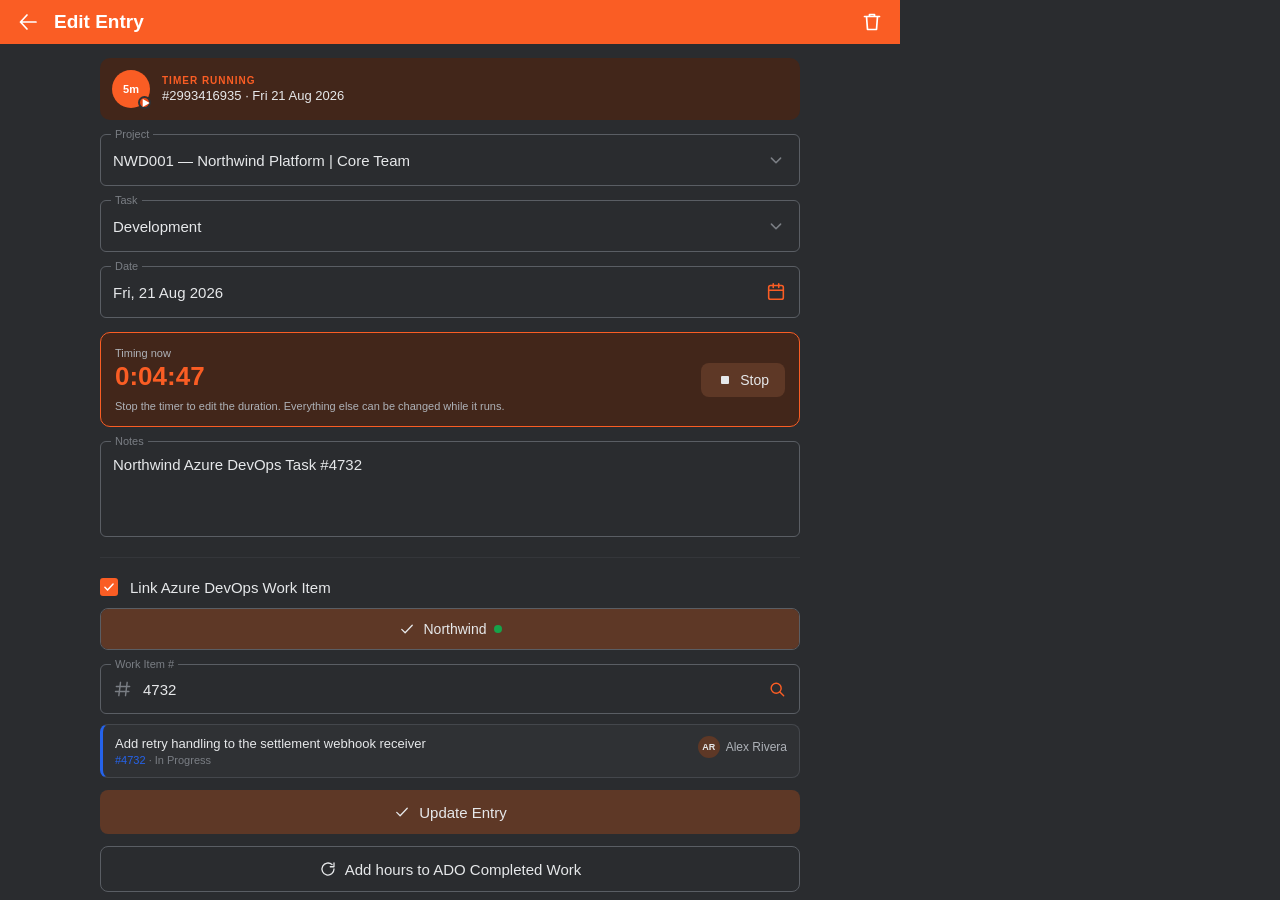
==== docs/mockups/edit-time.html @ be632f33 "Replace the README screenshots with rendered mockups The only two images in the README predated the " ====
<!doctype html>
<meta charset="utf-8">
<title>Grain — Edit Entry</title>
<link rel="stylesheet" href="grain.css">
<script src="icons.js"></script>
<body class="grain-dark">
<!-- Edit Time opens as its own route, so there is no navigation rail here. -->
<div class="shell">
  <div class="pane">
    <header class="appbar">
      <svg class="i i-24"><use href="#ic-back"/></svg>
      <div><h1 style="font-size:19px">Edit Entry</h1></div>
      <span class="spacer"></span>
      <svg class="i i-24"><use href="#ic-trash"/></svg>
    </header>

    <div class="body"><div class="scroll"><div class="wrap" style="max-width:700px">

      <div class="ctxbanner">
        <span class="pill running" style="width:38px;height:38px;flex:0 0 38px;font-size:11px">5m<span class="badge" style="width:13px;height:13px"><svg class="i i-14" style="stroke-width:0"><use href="#ic-play-solid"/></svg></span></span>
        <div>
          <div class="lab">TIMER RUNNING</div>
          <div class="id">#2993416935 · Fri 21 Aug 2026</div>
        </div>
      </div>

      <div class="field"><span class="lab">Project</span><span class="val">NWD001 — Northwind Platform | Core Team</span><svg class="i i-22" style="color:var(--text3)"><use href="#ic-caret"/></svg></div>
      <div class="field"><span class="lab">Task</span><span class="val">Development</span><svg class="i i-22" style="color:var(--text3)"><use href="#ic-caret"/></svg></div>
      <div class="field"><span class="lab">Date</span><span class="val">Fri, 21 Aug 2026</span><svg class="i i-22" style="color:var(--brand)"><use href="#ic-calendar"/></svg></div>

      <div class="runpanel">
        <div class="t">
          <div class="lab">Timing now</div>
          <div class="big">0:04:47</div>
          <div class="hint">Stop the timer to edit the duration. Everything else can be changed while it runs.</div>
        </div>
        <span class="stop"><svg class="i i-16"><use href="#ic-stop-solid"/></svg>Stop</span>
      </div>

      <div class="field tall"><span class="lab">Notes</span><span class="val">Northwind Azure DevOps Task #4732</span></div>

      <div class="divider"></div>

      <div style="display:flex;align-items:center;gap:12px">
        <span class="checkbox"><svg class="i i-14" style="stroke-width:2.6"><use href="#ic-check"/></svg></span>
        <span style="font-size:15px;font-weight:500">Link Azure DevOps Work Item</span>
      </div>

      <div class="seg"><div class="on"><svg class="i i-18"><use href="#ic-check"/></svg>Northwind <span class="dot"></span></div></div>

      <div class="field">
        <span class="lab">Work Item #</span>
        <svg class="i i-20" style="color:var(--text3)"><use href="#ic-hash"/></svg>
        <span class="val">4732</span>
        <svg class="i i-20" style="color:var(--brand)"><use href="#ic-search"/></svg>
      </div>

      <div class="preview">
        <div class="t">
          <div class="title">Add retry handling to the settlement webhook receiver</div>
          <div class="meta"><b>#4732</b> · In Progress</div>
        </div>
        <span class="who"><span class="avatar">AR</span>Alex Rivera</span>
      </div>

      <div class="btn filled"><svg class="i i-18"><use href="#ic-check"/></svg>Update Entry</div>
      <div class="btn outline"><svg class="i i-18"><use href="#ic-refresh"/></svg>Add hours to ADO Completed Work</div>

      <div style="height:16px"></div>
    </div></div></div>
  </div>
</div>
---- docs/mockups/grain.css ----
/* Palette values are copied verbatim from lib/theme/theme_palettes.dart.
   Grain is hand-tuned there; the derived palettes are the output of _derive. */

:root,
.grain-light {
  --bg: #F6F3EE;      --surface: #FFFFFF;  --surface2: #FBF8F3; --surface3: #F1ECE3;
  --border: #E8E1D4;  --borderStrong: #D5CCBB; --divider: #EFEAE0;
  --text: #1A1814;    --text2: #56504A;    --text3: #8A837A;    --text4: #B4AEA4;
  --brandTint: #FEE6DA; --brandTint2: #FDD3BD;
  --brand: #FA5D24;   --brand600: #E54714; --onBrand: #FFFFFF;
}

.grain-dark {
  --bg: #2A2C2F;      --surface: #2F3134;  --surface2: #36383C; --surface3: #3E4145;
  --border: #44474C;  --borderStrong: #5A5E64; --divider: #34363A;
  --text: #E6E8EA;    --text2: #AEB2B8;    --text3: #7A7E84;    --text4: #55585D;
  --brandTint: #42261A; --brandTint2: #5E3826;
  --brand: #FA5D24;   --brand600: #E54714; --onBrand: #FFFFFF;
}

/* Tokens stable across palettes — lib/theme/harvest_tokens.dart */
:root {
  --stateActive: #2563EB; --stateDone: #16A34A;
  --stateRemoved: #8A837A; --stateNew: #C026D3;
  --error: #DC2626; --warn: #D97706; --success: #16A34A;
}

* { box-sizing: border-box; margin: 0; padding: 0; }

body {
  font-family: Roboto, "Helvetica Neue", Arial, sans-serif;
  -webkit-font-smoothing: antialiased;
  background: var(--bg);
  color: var(--text);
}

.shell { display: flex; width: 900px; height: 100vh; overflow: hidden; }

/* ── Navigation rail ─────────────────────────────────────────────── */
.rail {
  width: 72px; flex: 0 0 72px; background: var(--bg);
  border-right: 1px solid var(--divider);
  display: flex; flex-direction: column; align-items: center;
  padding-top: 10px; gap: 4px;
}
.rail-item { display: flex; flex-direction: column; align-items: center; gap: 3px; padding: 6px 0 10px; width: 72px; }
.rail-icon { width: 44px; height: 30px; border-radius: 15px; display: grid; place-items: center; color: var(--text2); }
.rail-item.on .rail-icon { background: var(--brandTint); color: var(--brand); }
.rail-label { font-size: 11px; color: var(--text2); }
.rail-item.on .rail-label { color: var(--text); font-weight: 500; }

/* ── App bar ─────────────────────────────────────────────────────── */
.pane { flex: 1; display: flex; flex-direction: column; min-width: 0; }
.appbar {
  background: var(--brand); color: var(--onBrand);
  display: flex; align-items: center; gap: 14px;
  padding: 10px 16px; flex: 0 0 auto;
}
.appbar .logo { width: 44px; height: 44px; border-radius: 10px; overflow: hidden; flex: 0 0 auto; }
.appbar .logo img { width: 100%; height: 100%; display: block; }
.appbar h1 { font-size: 20px; font-weight: 700; line-height: 1.15; }
.appbar .sub { font-size: 13px; opacity: .85; }
.appbar .spacer { flex: 1; }

.body { flex: 1; overflow: hidden; position: relative; }
.scroll { padding: 0 16px; }
.wrap { max-width: 760px; margin: 0 auto; }

/* ── Date nav ────────────────────────────────────────────────────── */
.datenav {
  display: flex; align-items: center; justify-content: space-between;
  padding: 12px 4px; border-bottom: 1px solid var(--divider);
}
.datenav .label { text-align: center; }
.datenav .today { color: var(--brand); font-size: 15px; font-weight: 500; }
.datenav .date { font-size: 13px; color: var(--text2); margin-top: 2px; }
.datenav .one { font-size: 15px; font-weight: 500; }
.iconbtn { color: var(--text2); display: grid; place-items: center; width: 36px; height: 36px; }

/* ── Week strip ──────────────────────────────────────────────────── */
.weekcard {
  background: var(--surface); border: 1px solid var(--border); border-radius: 12px;
  margin-top: 12px; padding: 12px 10px; display: flex; align-items: center; gap: 10px;
}
.days { display: flex; flex: 1; gap: 4px; }
.day { flex: 1; text-align: center; padding: 8px 2px 10px; border-radius: 10px; border: 1.5px solid transparent; }
.day.sel { border-color: var(--brand); }
.day .dow { font-size: 11px; letter-spacing: .6px; color: var(--text3); font-weight: 500; }
.day .num { font-size: 21px; font-weight: 500; margin: 2px 0 4px; }
.day .hrs { font-size: 11px; color: var(--text2); }
.day.sel .dow, .day.sel .num, .day.sel .hrs { color: var(--brand); }
.day.off .dow, .day.off .num, .day.off .hrs { color: var(--text4); }
.daybar { height: 3px; border-radius: 2px; background: var(--surface3); margin-top: 7px; overflow: hidden; }
.daybar i { display: block; height: 100%; background: var(--brand); border-radius: 2px; }

.ring { width: 132px; flex: 0 0 132px; text-align: center; border-left: 1px solid var(--divider); padding-left: 10px; }
.ring .arc { position: relative; width: 78px; height: 78px; margin: 0 auto; }
.ring .arc svg { transform: rotate(-90deg); }
.ring .arc .mid { position: absolute; inset: 0; display: grid; place-content: center; }
.ring .tot { font-size: 15px; font-weight: 700; }
.ring .of { font-size: 11px; color: var(--text3); }
.ring .cap { font-size: 10px; letter-spacing: 1px; color: var(--text3); font-weight: 500; margin-top: 6px; }
.ring.over { width: 160px; flex: 0 0 160px; }
.ring.over .top { display: flex; align-items: center; gap: 8px; }
.ring.over .arc { margin: 0; width: 68px; height: 68px; flex: 0 0 68px; }
.ring.over .beside { text-align: left; }
.ring.over .beside .tot { font-size: 15px; }
.ring .help { font-size: 12px; color: var(--text2); margin-top: 2px; }
.ring.over .tot, .ring.over .help { color: var(--warn); }

/* ── Entry card ──────────────────────────────────────────────────── */
.card {
  background: var(--surface); border: 1px solid var(--border); border-radius: 12px;
  margin-top: 10px; padding: 12px; display: flex; gap: 12px;
}
.pill {
  width: 44px; height: 44px; flex: 0 0 44px; border-radius: 22px;
  background: var(--brandTint); color: var(--brand);
  display: grid; place-content: center; text-align: center;
  font-size: 12px; font-weight: 600; line-height: 1.15;
  font-feature-settings: "tnum"; position: relative;
}
.pill.running { background: var(--brand); color: var(--onBrand); }
.pill .badge {
  position: absolute; right: -1px; bottom: -1px; width: 15px; height: 15px;
  border-radius: 8px; background: var(--brand600); border: 2px solid var(--surface);
  display: grid; place-content: center; color: #fff;
}
.entry { flex: 1; min-width: 0; }
.entry .head { display: flex; align-items: center; gap: 8px; }
.code {
  font-family: "Courier New", monospace;
  font-size: 10px; font-weight: 700; letter-spacing: .4px;
  padding: 2px 6px; border-radius: 4px;
  background: var(--cat-tint); color: var(--cat-color);
}
.cat-green { --cat-color: #16A34A; --cat-tint: #DCFCE7; }
.cat-cyan  { --cat-color: #0891B2; --cat-tint: #CFFAFE; }
.cat-violet{ --cat-color: #7C5CFF; --cat-tint: #EEE9FF; }
.entry .task { font-size: 14px; font-weight: 500; }
.entry .notes { font-size: 13px; color: var(--text2); margin-top: 5px; }
.actions { display: flex; flex-direction: column; align-items: center; justify-content: space-between; }
.actions .iconbtn { width: 28px; height: 28px; }

/* ── ADO work item chip ──────────────────────────────────────────── */
.wichip {
  margin-top: 9px; background: var(--surface2); border: 1px solid var(--border);
  border-radius: 8px; border-left: 3px solid var(--stateActive);
  padding: 9px 10px; display: flex; align-items: flex-start; gap: 10px;
}
.wichip .t { flex: 1; min-width: 0; }
.wichip .title { font-size: 13px; font-weight: 500; }
.wichip .meta { font-size: 11px; color: var(--text3); margin-top: 3px; }
.wichip .meta b { color: var(--stateActive); font-weight: 500; }
.wichip .meta .st { color: var(--stateActive); }
.wichip.new { border-left-color: var(--stateNew); }
.wichip.new .meta b, .wichip.new .meta .st { color: var(--stateNew); }
.avatar {
  width: 22px; height: 22px; border-radius: 11px; background: var(--brandTint2);
  color: var(--text); font-size: 9px; font-weight: 700;
  display: grid; place-content: center; flex: 0 0 22px;
}

/* ── Daily progress bar ──────────────────────────────────────────── */
.dailybar {
  position: absolute; left: 0; right: 0; bottom: 0;
  background: var(--surface); border-top: 1px solid var(--border);
  padding: 10px 16px 12px;
}
.dailybar .row { display: flex; justify-content: space-between; align-items: baseline; max-width: 760px; margin: 0 auto; }
.dailybar .tot { font-size: 15px; font-weight: 700; color: var(--brand); }
.dailybar .exp { font-size: 13px; color: var(--text2); }
.dailybar .rem { font-size: 13px; color: var(--text2); }
.dailybar.over .rem { color: var(--warn); }
.track { position: relative; height: 6px; border-radius: 3px; background: var(--surface3); margin: 8px auto 0; max-width: 760px; }
.track i { display: block; height: 100%; border-radius: 3px; background: var(--brand); }
.track .tick { position: absolute; top: -3px; width: 2px; height: 12px; border-radius: 1px; background: var(--text3); }

/* ── Generic bits ────────────────────────────────────────────────── */
.section { font-size: 15px; font-weight: 700; margin: 22px 0 10px; }
.section.first { margin-top: 16px; }
.hint { font-size: 12px; color: var(--text3); margin-top: 8px; }
.divider { height: 1px; background: var(--divider); margin: 20px 0; }
.rowhead { display: flex; align-items: center; justify-content: space-between; }
.addbtn { font-size: 13px; font-weight: 500; color: var(--brand); display: flex; align-items: center; gap: 5px; }

/* Outlined form field, Material style with a notched label */
.field {
  position: relative; border: 1px solid var(--borderStrong); border-radius: 6px;
  padding: 14px 12px; margin-top: 14px; display: flex; align-items: center; gap: 10px;
  background: transparent;
}
.field > .lab {
  position: absolute; top: -7px; left: 10px; padding: 0 4px; background: var(--bg);
  font-size: 11px; color: var(--text3);
}
.field .val { flex: 1; font-size: 15px; }
.field .val.ph { color: var(--text4); }
.field.tall { align-items: flex-start; min-height: 96px; }
.field .caret { display: inline-block; width: 1px; height: 17px; background: var(--brand); vertical-align: -3px; margin-left: 1px; }

.btn {
  border-radius: 8px; padding: 13px; text-align: center; font-size: 15px; font-weight: 500;
  display: flex; align-items: center; justify-content: center; gap: 8px; margin-top: 12px;
}
.btn.filled { background: var(--brandTint2); color: var(--text); }
.btn.outline { border: 1px solid var(--borderStrong); color: var(--text); }
.btn.ghost { color: var(--text3); border: 1px solid var(--border); }

.seg { display: flex; border: 1px solid var(--borderStrong); border-radius: 8px; overflow: hidden; margin-top: 12px; }
.seg > div { flex: 1; padding: 11px; text-align: center; font-size: 14px; display: flex; align-items: center; justify-content: center; gap: 7px; }
.seg > div + div { border-left: 1px solid var(--borderStrong); }
.seg > div.on { background: var(--brandTint2); font-weight: 500; }

.toggle { width: 42px; height: 24px; border-radius: 12px; background: var(--brandTint2); position: relative; flex: 0 0 42px; }
.toggle i { position: absolute; top: 3px; right: 3px; width: 18px; height: 18px; border-radius: 9px; background: var(--brand); display: block; }
.toggle.off { background: var(--surface3); }
.toggle.off i { left: 3px; right: auto; background: var(--text4); }

.checkbox { width: 18px; height: 18px; border-radius: 3px; background: var(--brand); color: var(--onBrand); display: grid; place-content: center; flex: 0 0 18px; }

.dot { width: 8px; height: 8px; border-radius: 4px; background: var(--success); display: inline-block; }

svg { display: block; }

/* Sprite glyphs default to a 1.7px stroke, sized by the .i-N helpers. */
.i { width: 20px; height: 20px; fill: none; stroke: currentColor; stroke-width: 1.7; stroke-linecap: round; stroke-linejoin: round; flex: 0 0 auto; }
.i-14 { width: 14px; height: 14px; } .i-16 { width: 16px; height: 16px; }
.i-18 { width: 18px; height: 18px; } .i-22 { width: 22px; height: 22px; }
.i-24 { width: 24px; height: 24px; } .i-26 { width: 26px; height: 26px; }

/* ── Insights ────────────────────────────────────────────────────── */
.tiles { display: grid; grid-template-columns: repeat(4, 1fr); gap: 10px; margin-top: 16px; }
.tile { background: var(--surface); border: 1px solid var(--border); border-radius: 12px; padding: 12px; }
.tile .lab { font-size: 11px; color: var(--text3); font-weight: 500; }
.tile .val { font-size: 24px; font-weight: 700; margin: 4px 0 3px; }
.tile.em .val { color: var(--brand); }
.tile.warn .val { color: var(--warn); }
.tile .det { font-size: 11px; color: var(--text3); }
.subhead { font-size: 13px; font-weight: 600; color: var(--text2); margin: 20px 0 8px; }
.subhead.row { display: flex; justify-content: space-between; align-items: baseline; }
.subhead .note { font-size: 11px; font-weight: 400; color: var(--text3); }
.brow { margin-bottom: 12px; }
.brow .top { display: flex; align-items: center; gap: 8px; }
.brow .swatch { width: 8px; height: 8px; border-radius: 4px; background: var(--cat-color); flex: 0 0 8px; }
.brow .name { flex: 1; font-size: 13px; }
.brow .amt { font-size: 13px; color: var(--text2); }
.brow .bar { height: 6px; border-radius: 3px; background: var(--surface3); margin-top: 6px; overflow: hidden; }
.brow .bar i { display: block; height: 100%; background: var(--cat-color); border-radius: 3px; }
.timeline { position: relative; height: 18px; border-radius: 4px; background: var(--surface3); }
.timeline i { position: absolute; top: 0; bottom: 0; background: var(--brand); border-radius: 3px; }
.tlabels { display: flex; justify-content: space-between; margin-top: 4px; font-size: 10px; color: var(--text3); }
.gap {
  display: flex; align-items: center; gap: 10px; margin-bottom: 6px;
  background: var(--surface); border: 1px solid var(--border); border-radius: 8px; padding: 10px 12px;
}
.gap .d { width: 8px; height: 8px; border-radius: 4px; background: var(--warn); opacity: .7; }
.gap .m { font-size: 12px; font-weight: 600; }
.gap .t { margin-left: auto; font-size: 11px; color: var(--text3); }

/* ── Log Time / Edit Time ────────────────────────────────────────── */
.eyebrow { font-size: 11px; color: var(--text3); font-weight: 500; margin-top: 14px; }
.chiprow { display: flex; gap: 8px; margin-top: 8px; flex-wrap: wrap; }
.tchip {
  display: flex; align-items: center; gap: 7px; padding: 8px 14px;
  border-radius: 18px; border: 1px solid var(--brand); color: var(--brand);
  font-size: 13px; font-weight: 500;
}
.banner {
  display: flex; align-items: center; gap: 9px; margin-top: 12px;
  background: var(--surface2); border: 1px solid var(--border);
  border-radius: 8px; padding: 10px 12px; font-size: 13px;
}
.banner .msg { flex: 1; color: var(--text2); }
.banner .msg b { color: var(--text); font-weight: 500; }
.banner .undo { color: var(--brand); font-weight: 500; }
.pair { display: flex; gap: 12px; }
.pair > * { flex: 1; }
.ctxbanner {
  display: flex; align-items: center; gap: 12px; margin-top: 14px;
  background: var(--brandTint); border-radius: 10px; padding: 12px;
}
.ctxbanner .lab { font-size: 10px; letter-spacing: 1px; font-weight: 700; color: var(--brand); }
.ctxbanner .id { font-size: 13px; font-weight: 500; margin-top: 2px; }
.runpanel {
  margin-top: 14px; border: 1px solid var(--brand); border-radius: 10px;
  background: var(--brandTint); padding: 14px; display: flex; align-items: center; gap: 12px;
}
.runpanel .t { flex: 1; }
.runpanel .lab { font-size: 11px; color: var(--text2); }
.runpanel .big { font-size: 26px; font-weight: 700; color: var(--brand); font-feature-settings: "tnum"; margin: 2px 0 4px; }
.runpanel .hint { font-size: 11px; color: var(--text2); }
.runpanel .stop {
  display: flex; align-items: center; gap: 7px; background: var(--brandTint2);
  border-radius: 8px; padding: 9px 16px; font-size: 14px; font-weight: 500;
}
.preview {
  margin-top: 10px; background: var(--surface); border: 1px solid var(--border);
  border-radius: 8px; border-left: 3px solid var(--stateActive);
  padding: 11px 12px; display: flex; align-items: flex-start; gap: 10px;
}
.preview .t { flex: 1; }
.preview .title { font-size: 13px; font-weight: 500; }
.preview .meta { font-size: 11px; margin-top: 3px; color: var(--text3); }
.preview .meta b { color: var(--stateActive); font-weight: 500; }
.preview .who { display: flex; align-items: center; gap: 6px; font-size: 12px; color: var(--text2); }
.snackbar {
  position: absolute; left: 0; right: 0; bottom: 0;
  background: var(--success); color: #fff; font-size: 13px;
  padding: 14px 16px; display: flex; align-items: center; gap: 16px;
}
.snackbar .act { margin-left: auto; font-weight: 700; letter-spacing: .4px; }

/* ── Work item picker ────────────────────────────────────────────── */
.scrim { position: absolute; inset: 0; background: rgba(0,0,0,.55); }
.dialog {
  position: absolute; left: 50%; top: 50%; transform: translate(-50%,-50%);
  width: 620px; background: var(--surface2); border-radius: 16px; padding: 20px;
  box-shadow: 0 18px 50px rgba(0,0,0,.45);
}
.dialog h2 { font-size: 20px; font-weight: 500; display: flex; align-items: center; }
.dialog h2 .sp { flex: 1; }
.search {
  display: flex; align-items: center; gap: 10px; margin-top: 16px;
  border: 1px solid var(--borderStrong); border-radius: 24px; padding: 11px 16px;
  color: var(--text4); font-size: 14px;
}
.states { display: flex; flex-wrap: wrap; gap: 8px; margin-top: 14px; }
.state {
  font-size: 12px; padding: 5px 11px; border-radius: 14px;
  border: 1px solid var(--border); background: var(--surface); color: var(--text2);
  display: flex; align-items: center; gap: 6px;
}
.state.on { background: var(--brandTint); border-color: var(--brand); color: var(--brand); font-weight: 500; }
.state .n { color: var(--text4); font-size: 11px; }
.state.on .n { color: var(--brand); opacity: .8; }
.count { font-size: 11px; color: var(--text3); margin-top: 12px; }
.viewtoggle { display: flex; border: 1px solid var(--borderStrong); border-radius: 8px; overflow: hidden; margin-left: auto; }
.viewtoggle > div { padding: 6px 14px; font-size: 13px; display: flex; align-items: center; gap: 6px; }
.viewtoggle > div + div { border-left: 1px solid var(--borderStrong); }
.viewtoggle > div.on { background: var(--brandTint2); font-weight: 500; }
.wi { padding: 9px 0; }
.wi .title { font-size: 13px; font-weight: 500; }
.wi .meta { font-size: 11px; color: var(--text3); margin-top: 2px; }
.wi.child { padding-left: 26px; position: relative; }
.wi.child::before { content: "↳"; position: absolute; left: 6px; top: 9px; color: var(--text4); font-size: 13px; }
.dialog .foot { text-align: right; margin-top: 14px; font-size: 14px; font-weight: 500; color: var(--brand); }

/* ── Settings ────────────────────────────────────────────────────── */
.palettes { display: grid; grid-template-columns: repeat(3, 1fr); gap: 10px; margin-top: 10px; }
.pcard { border: 1px solid var(--border); border-radius: 10px; padding: 10px; }
.pcard.on { border: 2px solid var(--brand); padding: 9px; }
.pcard .prev { display: flex; gap: 5px; align-items: center; height: 26px; border-radius: 5px; padding: 5px; }
.pcard .prev .a { width: 18px; height: 16px; border-radius: 4px; }
.pcard .prev .b { flex: 1; height: 10px; border-radius: 3px; }
.pcard .prev .c { width: 6px; height: 16px; border-radius: 3px; }
.pcard .nm { font-size: 13px; font-weight: 500; margin-top: 8px; display: flex; align-items: center; gap: 5px; }
.pcard .ds { font-size: 11px; color: var(--text3); margin-top: 2px; line-height: 1.35; }
.srow { display: flex; align-items: center; gap: 12px; padding: 10px 0; }
.srow .t { flex: 1; min-width: 0; display: flex; flex-direction: column; gap: 2px; }
.srow .n { font-size: 14px; font-weight: 500; }
.srow .s { font-size: 12px; color: var(--text3); margin-top: 2px; }
.rulecard {
  background: var(--surface); border: 1px solid var(--border); border-left: 3px solid var(--brand);
  border-radius: 8px; padding: 11px 12px; margin-top: 8px; display: flex; align-items: center; gap: 10px;
}
.rulecard .t { flex: 1; min-width: 0; display: flex; flex-direction: column; }
.rulecard .n { font-size: 13px; font-weight: 600; }
.rulecard .c { font-size: 11px; color: var(--text3); margin-top: 3px; }
.rulecard .m { font-size: 11px; color: var(--text2); margin-top: 2px; }
.tmpl { display: flex; align-items: center; gap: 10px; }
.tmpl .ic { width: 26px; height: 26px; border-radius: 6px; display: grid; place-content: center; }
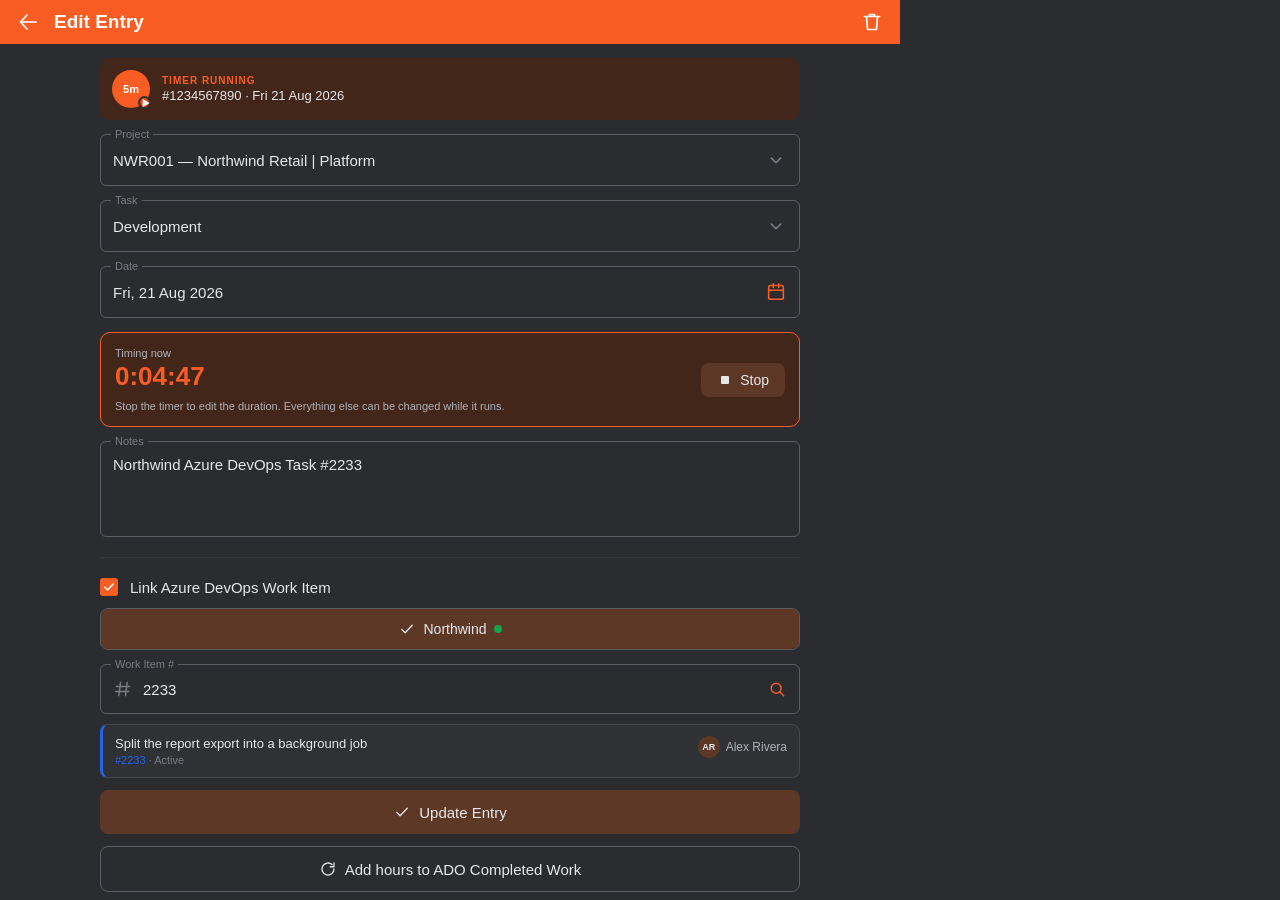
==== commit b2e470fc: "Replace the mockup data that was still traceable to a real account The first pass paraphrased too li" ====
--- a/docs/mockups/edit-time.html
+++ b/docs/mockups/edit-time.html
@@ -20,11 +20,11 @@
         <span class="pill running" style="width:38px;height:38px;flex:0 0 38px;font-size:11px">5m<span class="badge" style="width:13px;height:13px"><svg class="i i-14" style="stroke-width:0"><use href="#ic-play-solid"/></svg></span></span>
         <div>
           <div class="lab">TIMER RUNNING</div>
-          <div class="id">#2993416935 · Fri 21 Aug 2026</div>
+          <div class="id">#1234567890 · Fri 21 Aug 2026</div>
         </div>
       </div>
 
-      <div class="field"><span class="lab">Project</span><span class="val">NWD001 — Northwind Platform | Core Team</span><svg class="i i-22" style="color:var(--text3)"><use href="#ic-caret"/></svg></div>
+      <div class="field"><span class="lab">Project</span><span class="val">NWR001 — Northwind Retail | Platform</span><svg class="i i-22" style="color:var(--text3)"><use href="#ic-caret"/></svg></div>
       <div class="field"><span class="lab">Task</span><span class="val">Development</span><svg class="i i-22" style="color:var(--text3)"><use href="#ic-caret"/></svg></div>
       <div class="field"><span class="lab">Date</span><span class="val">Fri, 21 Aug 2026</span><svg class="i i-22" style="color:var(--brand)"><use href="#ic-calendar"/></svg></div>
 
@@ -37,7 +37,7 @@
         <span class="stop"><svg class="i i-16"><use href="#ic-stop-solid"/></svg>Stop</span>
       </div>
 
-      <div class="field tall"><span class="lab">Notes</span><span class="val">Northwind Azure DevOps Task #4732</span></div>
+      <div class="field tall"><span class="lab">Notes</span><span class="val">Northwind Azure DevOps Task #2233</span></div>
 
       <div class="divider"></div>
 
@@ -51,14 +51,14 @@
       <div class="field">
         <span class="lab">Work Item #</span>
         <svg class="i i-20" style="color:var(--text3)"><use href="#ic-hash"/></svg>
-        <span class="val">4732</span>
+        <span class="val">2233</span>
         <svg class="i i-20" style="color:var(--brand)"><use href="#ic-search"/></svg>
       </div>
 
       <div class="preview">
         <div class="t">
-          <div class="title">Add retry handling to the settlement webhook receiver</div>
-          <div class="meta"><b>#4732</b> · In Progress</div>
+          <div class="title">Split the report export into a background job</div>
+          <div class="meta"><b>#2233</b> · Active</div>
         </div>
         <span class="who"><span class="avatar">AR</span>Alex Rivera</span>
       </div>
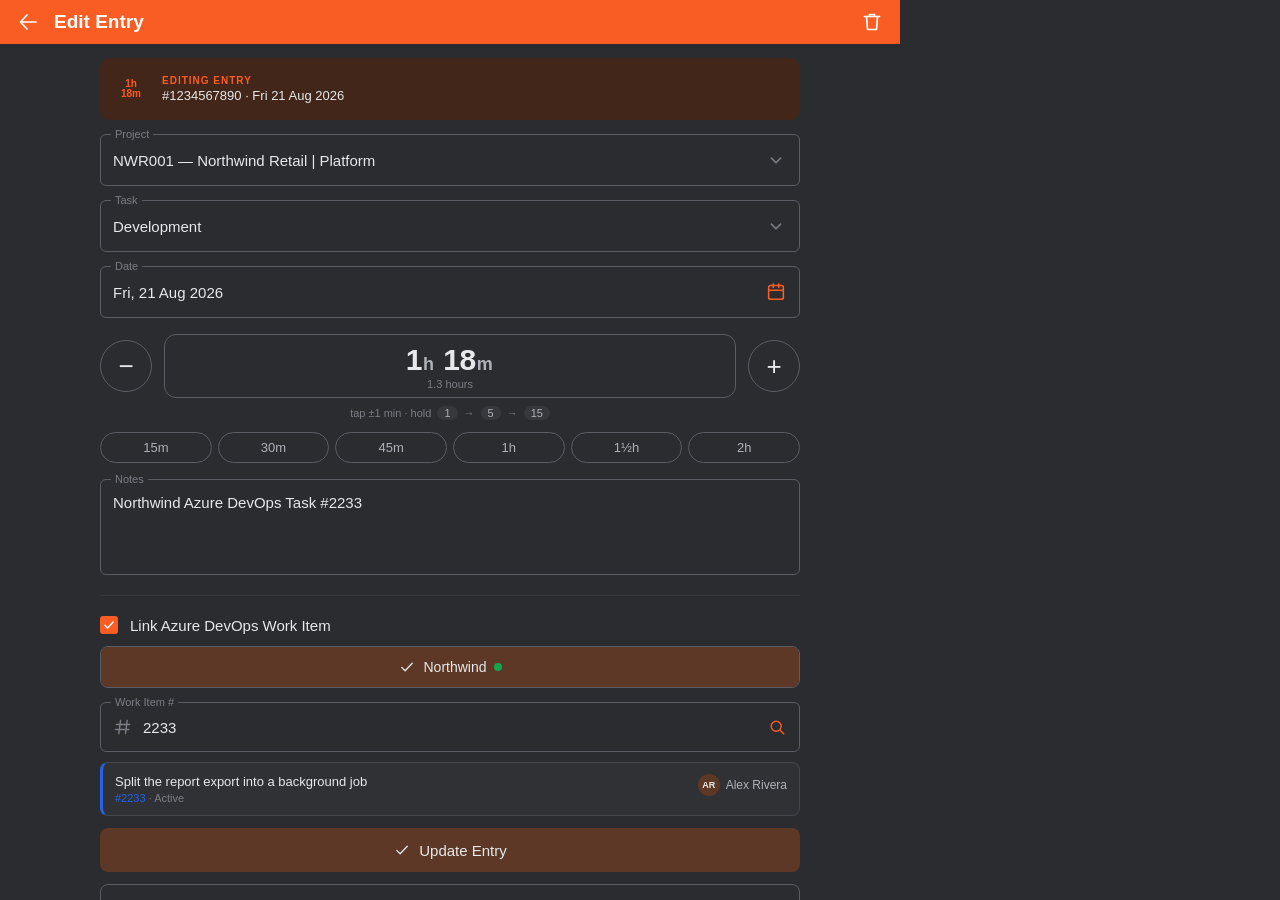
==== commit 45386f3b: "Edit Time adopts Log Time's duration stepper Edit Time's hours and 5-minute dropdowns give way to Du" ====
--- a/docs/mockups/edit-time.html
+++ b/docs/mockups/edit-time.html
@@ -3,6 +3,21 @@
 <title>Grain — Edit Entry</title>
 <link rel="stylesheet" href="grain.css">
 <script src="icons.js"></script>
+<style>
+  /* The same stepper as Log Time (log-time.html). */
+  .stepper { display: flex; align-items: center; gap: 12px; margin-top: 16px; }
+  .sbtn { width: 52px; height: 52px; border-radius: 26px; border: 1px solid var(--borderStrong);
+          display: grid; place-items: center; font-size: 26px; font-weight: 300; color: var(--text); flex: 0 0 52px; }
+  .dur { flex: 1; text-align: center; border: 1px solid var(--borderStrong); border-radius: 12px; padding: 8px 0 7px; }
+  .dur .big { font-size: 30px; font-weight: 700; letter-spacing: -.5px; }
+  .dur .big small { font-size: 18px; font-weight: 600; color: var(--text2); margin: 0 2px 0 1px; }
+  .dur .sub { font-size: 11px; color: var(--text3); margin-top: 1px; }
+  .qchips { display: flex; gap: 6px; margin-top: 12px; margin-bottom: 16px; }
+  .q { padding: 7px 0; flex: 1; text-align: center; border-radius: 16px; border: 1px solid var(--borderStrong); font-size: 13px; color: var(--text2); }
+  .q.on { background: var(--brand); border-color: var(--brand); color: var(--onBrand); font-weight: 600; }
+  .accel { display: flex; justify-content: center; gap: 6px; margin-top: 8px; font-size: 11px; color: var(--text3); align-items: center; }
+  .accel span { padding: 1px 7px; border-radius: 10px; background: var(--surface2); color: var(--text2); }
+</style>
 <body class="grain-dark">
 <!-- Edit Time opens as its own route, so there is no navigation rail here. -->
 <div class="shell">
@@ -17,9 +32,9 @@
     <div class="body"><div class="scroll"><div class="wrap" style="max-width:700px">
 
       <div class="ctxbanner">
-        <span class="pill running" style="width:38px;height:38px;flex:0 0 38px;font-size:11px">5m<span class="badge" style="width:13px;height:13px"><svg class="i i-14" style="stroke-width:0"><use href="#ic-play-solid"/></svg></span></span>
+        <span class="pill" style="width:38px;height:38px;flex:0 0 38px;font-size:10px;line-height:1.05;text-align:center">1h<br>18m</span>
         <div>
-          <div class="lab">TIMER RUNNING</div>
+          <div class="lab">EDITING ENTRY</div>
           <div class="id">#1234567890 · Fri 21 Aug 2026</div>
         </div>
       </div>
@@ -28,14 +43,13 @@
       <div class="field"><span class="lab">Task</span><span class="val">Development</span><svg class="i i-22" style="color:var(--text3)"><use href="#ic-caret"/></svg></div>
       <div class="field"><span class="lab">Date</span><span class="val">Fri, 21 Aug 2026</span><svg class="i i-22" style="color:var(--brand)"><use href="#ic-calendar"/></svg></div>
 
-      <div class="runpanel">
-        <div class="t">
-          <div class="lab">Timing now</div>
-          <div class="big">0:04:47</div>
-          <div class="hint">Stop the timer to edit the duration. Everything else can be changed while it runs.</div>
-        </div>
-        <span class="stop"><svg class="i i-16"><use href="#ic-stop-solid"/></svg>Stop</span>
+      <div class="stepper">
+        <span class="sbtn">−</span>
+        <div class="dur"><div class="big">1<small>h</small> 18<small>m</small></div><div class="sub">1.3 hours</div></div>
+        <span class="sbtn">+</span>
       </div>
+      <div class="accel">tap ±1 min · hold <span>1</span>→<span>5</span>→<span>15</span></div>
+      <div class="qchips"><span class="q">15m</span><span class="q">30m</span><span class="q">45m</span><span class="q">1h</span><span class="q">1½h</span><span class="q">2h</span></div>
 
       <div class="field tall"><span class="lab">Notes</span><span class="val">Northwind Azure DevOps Task #2233</span></div>
 
--- a/docs/mockups/grain.css
+++ b/docs/mockups/grain.css
@@ -84,14 +84,25 @@
 }
 .days { display: flex; flex: 1; gap: 4px; }
 .day { flex: 1; text-align: center; padding: 8px 2px 10px; border-radius: 10px; border: 1.5px solid transparent; }
-.day.sel { border-color: var(--brand); }
 .day .dow { font-size: 11px; letter-spacing: .6px; color: var(--text3); font-weight: 500; }
 .day .num { font-size: 21px; font-weight: 500; margin: 2px 0 4px; }
 .day .hrs { font-size: 11px; color: var(--text2); }
-.day.sel .dow, .day.sel .num, .day.sel .hrs { color: var(--brand); }
-.day.off .dow, .day.off .num, .day.off .hrs { color: var(--text4); }
 .daybar { height: 3px; border-radius: 2px; background: var(--surface3); margin-top: 7px; overflow: hidden; }
 .daybar i { display: block; height: 100%; background: var(--brand); border-radius: 2px; }
+/* Today keeps an accent number; the selected day (today or earlier) is a
+   solid brand tile; future days are faded, and a selected one is dashed. */
+.day.today .num { color: var(--brand); }
+.day.sel { background: var(--brand); border-color: var(--brand); }
+.day.sel .dow, .day.sel .num, .day.sel .hrs { color: var(--onBrand); }
+.day.sel .daybar { background: rgba(255,255,255,.3); }
+.day.sel .daybar i { background: var(--onBrand); }
+.day.fut { opacity: .38; }
+.day.fut .num { font-weight: 400; }
+.day.fut.sel { opacity: 1; background: transparent; border: 1.5px dashed var(--text2); }
+.day.fut.sel .dow, .day.fut.sel .num, .day.fut.sel .hrs { color: var(--text); }
+.day.fut.sel .daybar { background: var(--surface3); }
+.day.fut.sel .daybar i { background: var(--brand); opacity: .5; }
+.day.fut .hrs.plan { font-style: italic; }
 
 .ring { width: 132px; flex: 0 0 132px; text-align: center; border-left: 1px solid var(--divider); padding-left: 10px; }
 .ring .arc { position: relative; width: 78px; height: 78px; margin: 0 auto; }
@@ -108,6 +119,17 @@
 .ring .help { font-size: 12px; color: var(--text2); margin-top: 2px; }
 .ring.over .tot, .ring.over .help { color: var(--warn); }
 
+/* A future day: UPCOMING, a jump back to today, and a note over entries
+   logged ahead. */
+.datenav .side { display: flex; align-items: center; gap: 2px; width: 110px; }
+.datenav .side.r { justify-content: flex-end; }
+.datenav .w { font-size: 15px; font-weight: 600; display: flex; align-items: center; gap: 6px; justify-content: center; }
+.up { font-size: 10px; font-weight: 700; letter-spacing: .6px; padding: 2px 6px; border-radius: 4px;
+      border: 1px dashed var(--text3); color: var(--text3); }
+.jump { font-size: 12px; font-weight: 600; color: var(--brand); padding: 5px 10px; border-radius: 14px; border: 1px solid var(--brand); }
+.futnote { display: flex; gap: 8px; align-items: center; margin: 10px 0 2px; padding: 8px 10px; border-radius: 8px;
+           border: 1px dashed var(--borderStrong); font-size: 12px; color: var(--text2); }
+
 /* ── Entry card ──────────────────────────────────────────────────── */
 .card {
   background: var(--surface); border: 1px solid var(--border); border-radius: 12px;
@@ -121,6 +143,7 @@
   font-feature-settings: "tnum"; position: relative;
 }
 .pill.running { background: var(--brand); color: var(--onBrand); }
+.pill.planned { background: transparent; border: 1.5px dashed var(--text3); color: var(--text2); }
 .pill .badge {
   position: absolute; right: -1px; bottom: -1px; width: 15px; height: 15px;
   border-radius: 8px; background: var(--brand600); border: 2px solid var(--surface);
@@ -134,6 +157,7 @@
   padding: 2px 6px; border-radius: 4px;
   background: var(--cat-tint); color: var(--cat-color);
 }
+.cat-orange{ --cat-color: #FA5D24; --cat-tint: #FEE6DA; }
 .cat-green { --cat-color: #16A34A; --cat-tint: #DCFCE7; }
 .cat-cyan  { --cat-color: #0891B2; --cat-tint: #CFFAFE; }
 .cat-violet{ --cat-color: #7C5CFF; --cat-tint: #EEE9FF; }
@@ -141,6 +165,17 @@
 .entry .notes { font-size: 13px; color: var(--text2); margin-top: 5px; }
 .actions { display: flex; flex-direction: column; align-items: center; justify-content: space-between; }
 .actions .iconbtn { width: 28px; height: 28px; }
+
+/* Compact card: one row, tap to edit, a single trailing action. */
+.card.compact { padding: 8px 2px 8px 10px; gap: 10px; margin-top: 8px; border-radius: 10px; }
+.card.compact.running { border: 1.5px solid var(--brand); }
+.card.compact .pill { width: 38px; height: 38px; flex: 0 0 38px; border-radius: 19px; font-size: 11px; }
+.card.compact .head .task { flex: 1; min-width: 0; white-space: nowrap; overflow: hidden; text-overflow: ellipsis; }
+.card.compact .notes { margin-top: 2px; white-space: nowrap; overflow: hidden; text-overflow: ellipsis; }
+.card.compact .wichip { margin-top: 6px; }
+.card.compact .act { width: 36px; height: 36px; flex: 0 0 36px; color: var(--text3); }
+.card.compact .act.off { color: var(--text4); }
+.entry .when { display: flex; align-items: center; gap: 3px; font-size: 11px; color: var(--text3); }
 
 /* ── ADO work item chip ──────────────────────────────────────────── */
 .wichip {
@@ -370,3 +405,23 @@
 .rulecard .m { font-size: 11px; color: var(--text2); margin-top: 2px; }
 .tmpl { display: flex; align-items: center; gap: 10px; }
 .tmpl .ic { width: 26px; height: 26px; border-radius: 6px; display: grid; place-content: center; }
+
+/* Settings, wide layout: the group list as a sidebar beside the open page.
+   Mirrors lib/screens/settings_screen.dart (300 px sidebar, page capped at
+   760 px). The shell widens for these shots, as the real tab does. */
+.shell.wide { width: 1200px; }
+.settings { display: flex; height: 100%; }
+.settings .groups { width: 300px; flex-shrink: 0; padding: 8px 0; border-right: 1px solid var(--divider); }
+.settings .group { display: flex; align-items: center; gap: 16px; padding: 11px 16px; }
+.settings .group .gi { color: var(--text2); }
+.settings .group .t { flex: 1; min-width: 0; display: flex; flex-direction: column; gap: 3px; }
+.settings .group .n { font-size: 14px; font-weight: 600; }
+.settings .group .s { font-size: 12px; color: var(--text3); line-height: 1.35;
+  display: -webkit-box; -webkit-line-clamp: 2; -webkit-box-orient: vertical; overflow: hidden; }
+.settings .group .chev { color: var(--text3); }
+.settings .group.on { background: var(--brandTint); }
+.settings .group.on .n, .settings .group.on .gi { color: var(--brand); }
+.settings .appver { text-align: center; font-size: 11px; color: var(--text3); padding: 12px 16px 8px; }
+.settings .gdiv { height: 1px; background: var(--divider); margin: 6px 16px; }
+.settings .page { flex: 1; min-width: 0; max-width: 760px; padding: 0 16px; }
+
